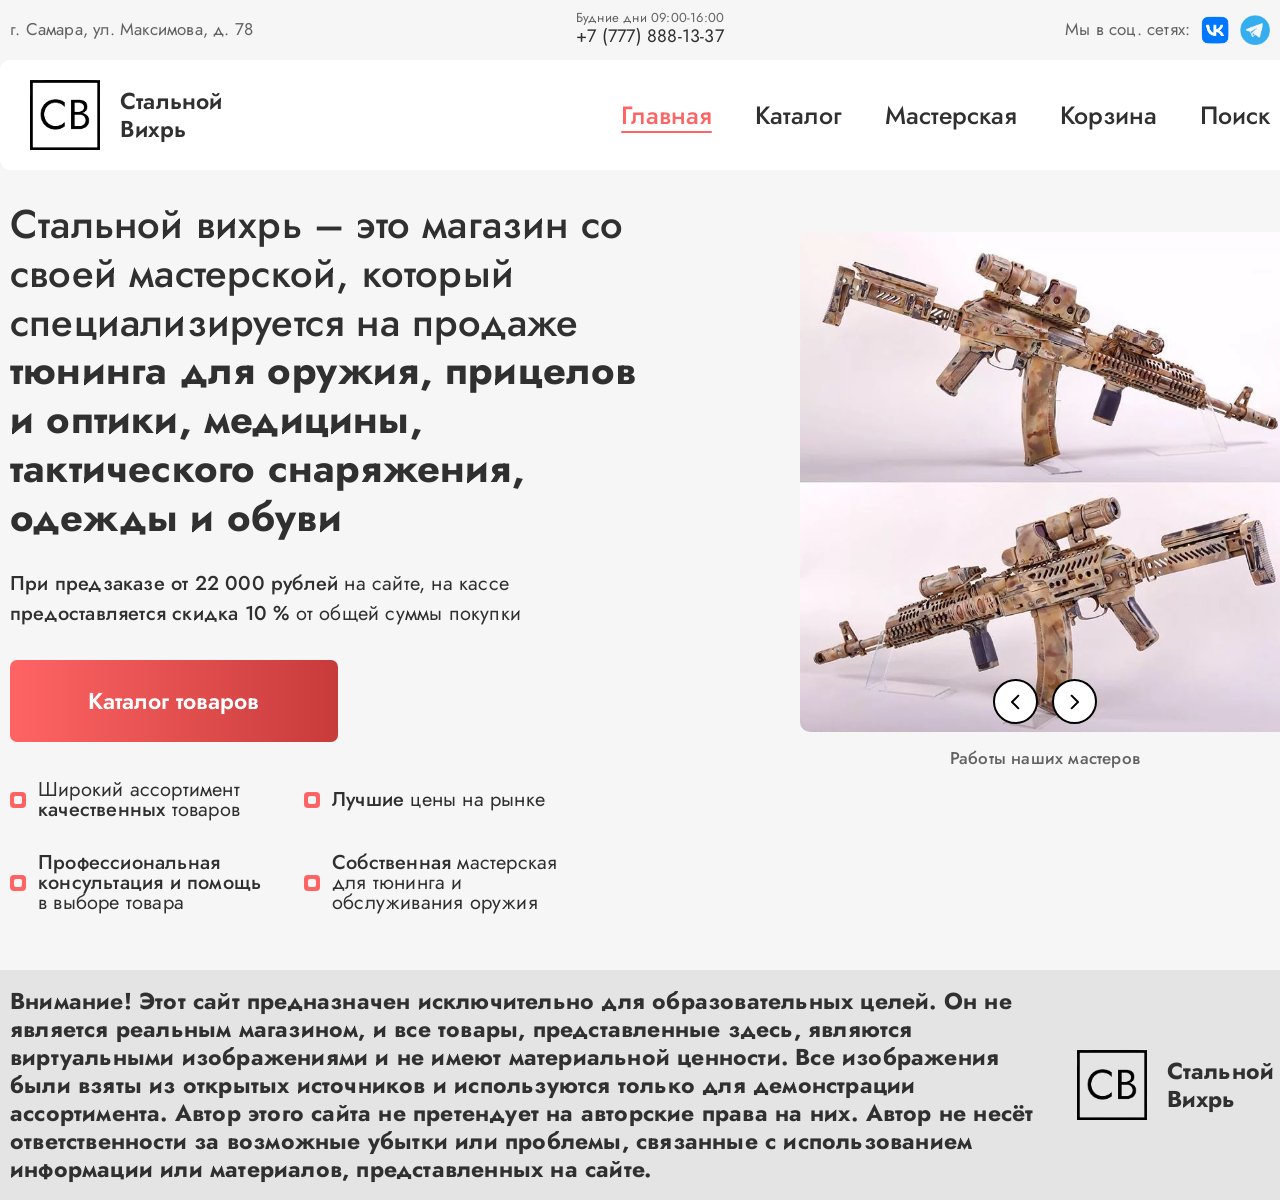
==== index.html @ b760d66e "Add files via upload" ====
<!DOCTYPE html>
<html lang="ru">
<head>
    <meta charset="UTF-8">
    <meta name="viewport" content="width=device-width, initial-scale=1.0">
    <title>Стальной вихрь</title>
    <link rel="stylesheet" href="./css/main.css">
</head>
<body>
    <header>
        <div class="container">
            <div class="header-top">
                <h5 class="header-top__adres">г. Самара, ул. Максимова, д. 78</h5>
                <span class="header-top__contact">
                    <h6 class="header-top__contact__work-info">Будние дни 09:00-16:00</h6>
                    <h4 class="header-top__contact__telephone">+7 (777) 888-13-37</h4>
                </span>
                <div class="header-top__our-social-networks">
                    <h5 class="header-top__our-social-networks__text">Мы в соц. сетях:</h5>
                    <a href="#!"><img class="vk-logo" src="./img/header/header_vk_logo.png" alt="ВК"></a>
                    <a href="#!"><img class="tg-logo" src="./img/header/header_tg_logo.png" alt="ТГ"></a>
                </div>
            </div>
            <div class="header-bottom">
                <nav class="header-bottom__nav">
                    <div class="header-bottom__nav__block">
                        <div class="header-bottom__nav__block__logo">
                            <a href="#!"><img src="./img/header/logo.png"></a>
                            <a href="#!"><h1>Стальной<br>Вихрь</h1></a>
                        </div>
                        <ul class="header-bottom__nav__block__list">
                            <li><a class="active" href="#!">Главная</a></li>
                            <li><a class="inactive" href="#!">Каталог</a></li>
                            <li><a class="inactive" href="#!">Мастерская</a></li>
                            <li><a class="inactive" href="#!">Корзина</a></li>
                            <li><a class="inactive" href="#!">Поиск</a></li>
                        </ul>
                    </div>
                </nav>
            </div>
        </div>
    </header>
    <main>
        <div class="container">
            <section class="description">
                <div class="description__content">
                    <div class="store-description">
                        <h2 class="store-description-title">
                            Стальной вихрь – это магазин со своей мастерской, который специализируется на продаже
                            <span>тюнинга для оружия, прицелов и оптики, медицины, тактического снаряжения, одежды и
                            обуви</span>
                        </h2>
                        <p class="store-description__special-offer">
                            При предзаказе от 22 000 рублей <span>на сайте, на кассе</span> предоставляется скидка 10 %
                            <span>от общей суммы покупки</span>
                        </p>
                        <a href="#!" class="btn"><span class="btn_text">Каталог товаров</span></a>
                        <div class="bullets">
                            <div class="desktop-bullets first-bullet">
                                <p class="first-bullet-text">Широкий ассортимент <span>качественных</span> товаров</p>
                            </div>
                            <div class="desktop-bullets second-bullet">
                                <p class="second-bullet-text"><span>Лучшие</span> цены на рынке</p>
                            </div>
                            <div class="desktop-bullets third-bullet">
                                <p class="third-bullet-text">
                                    <span>Профессиональная консультация и помощь</span> в выборе товара
                                </p>
                            </div>
                            <div class="desktop-bullets fourth-bullet">
                                <p class="fourth-bullet-text">
                                    <span>Собственная</span> мастерская для тюнинга и обслуживания оружия
                                </p>
                            </div>
                        </div>
                    </div>
                </div>
                <div class="description__slider">
                    <div class="slider-objects">
                        <div class="slider-nav">
                            <label for="s1" class="slider-nav-object arrow-left"></label>
                            <label for="s2" class="slider-nav-object arrow-right"></label>
                        </div>
                        <input type="radio" name="s" id="s1">
                        <input type="radio" name="s" id="s2">
                        <div class="object s1">
                            <img src="./img/main/slider/primer1.png" alt="Пример работы наших мастеров №1">
                        </div>
                        <div class="object">
                            <img src="./img/main/slider/primer2.png" alt="Пример работы наших мастеров №2">
                        </div>
                    </div>
                    <h5 class="description__slider-text">Работы наших мастеров</h5>
                </div>
            </section>
        </div>
    </main>
    <footer>
        <div class="container">
            <div class="footer-info">
                <p class="footer-info-text">
                    Внимание! Этот сайт предназначен исключительно для образовательных целей. Он не является реальным
                    магазином, и все товары, представленные здесь, являются виртуальными изображениями и не имеют
                    материальной ценности. Все изображения были взяты из открытых источников и используются только для
                    демонстрации ассортимента. Автор этого сайта не претендует на авторские права на них. Автор не несёт
                    ответственности за возможные убытки или проблемы, связанные с использованием информации или
                    материалов, представленных на сайте.
                </p>
                <div class="footer-info-logo">
                    <img src="./img/header/logo.png" class="logo">
                    <h1 class="logo-text">Стальной<br>Вихрь</h1>
                </div>
            </div>
        </div>
    </footer>
</body>

</html>
---- css/main.css ----
@import "./reset.css";
@import url('https://fonts.googleapis.com/css2?family=Jost:wght@100..900&display=swap');

:root {
    --container-width: 1300px;
    --container-padding: 10px;
    --nav-margin: 20px;
    --nav-padding: 0 30px;
    --nav-border: 2px solid var(--ternary);
    --secondary: rgba(48, 48, 48, 0.75);
    --ternary: #FF6464;
}

body {
    font-family: "Jost", serif;
    background-color: #F6F6F6;
    color: #303030;
    font-weight: 500;
}

body h1, h2, h3, h4, h5, h6, p {
    line-height: 122%;
    letter-spacing: 0.2px;
}

body h4 {
    font-size: 18px;
}

body h5 {
    font-size: 17px;
    color: var(--secondary);
}

body h6 {
    font-size: 13px;
    color: var(--secondary);
}

body a {
    color: inherit;
}

.container {
    width: var(--container-width);
    padding: 0 var(--container-padding) 0;
    margin: 0 auto;
}



/* HEADER */



header {
    position: relative;
    max-width: var(--container-width);
    min-height: 160px;
    padding: var(--container-padding) 0 0;
    margin: 0 auto;
}


/* HEADER top */


.header-top {
    display: flex;
    justify-content: center;
    align-items: center;
    text-align: center;
    font-weight: 400;
    min-height: 38px;
    margin-bottom: 12px;
}

.header-top__adres {
    position: absolute;
    align-items: center;
    white-space: nowrap;
    height: 21px;
    left: 10px;
}

.header-top__contact {
    position: absolute;
    display: inline-block;
    align-items: center;
    white-space: nowrap;
    
}

.header-top__our-social-networks {
    position: absolute;
    display: flex;
    align-items: center;
    white-space: nowrap;
    right: 10px;
}

.header-top__our-social-networks img {
    max-width: 30px;
    max-height: 30px;
}

.header-top__our-social-networks__text {
    margin: 8.5px 0;
}

.vk-logo {
    margin: 5px 10px 3px 10px;
}

.tg-logo {
    margin: 5px 0 3px 0;
}


/* HEADER bottom */


.header-bottom {
    min-height: 110px;
    margin: 0 -10px;
}

/* Nav */

.header-bottom__nav {
    display: flex;
    position: relative;
    column-gap: 80px;
}

.header-bottom__nav__block {
    display: flex;
    align-items: center;
    width: var(--container-width);
    height: 110px;
    border-radius: 10px;
    background-color: #fff;
}

/* Logo */

.header-bottom__nav__block__logo {
    position: absolute;
    display: flex;
    align-items: center;
    font-size: 23px;
    font-weight: 600;
    left: 30px;
}

.header-bottom__nav__block__logo img {
    height: 70px;
    width: 70px;
}

.header-bottom__nav__block__logo h1 {
    margin: 0 var(--nav-margin);
}

/* Menu */

.header-bottom__nav__block__list {
    position: absolute;
    display: flex;
    align-items: center;
    width: auto;
    height: 29px;
    right: 30px;
    font-size: 25px;
    font-weight: 500;
    line-height: 100%;
    column-gap: 43px;
}

.header-bottom__nav__block__list a {
    position: relative;
    max-height: 29px;
}

.header-bottom__nav__block__list a.active {
    color: var(--ternary);
}

.header-bottom__nav__block__list a.active::after,
.header-bottom__nav__block__list a.inactive:hover::after {
    content: "";
    position: absolute;
    display: block;
    left: 0;
    right: 0;
    bottom: 0;
    border-bottom: var(--nav-border);
    border-radius: 50px;
}



/* MAIN */



.description {
    display: flex;
    padding: 30px 0 57px;
}

.description__content {
    max-width: 640px;
    max-height: 782px;
}

.store-description {
    font-size: 40px;
}

.store-description-title span {
    font-weight: 700;
}

.store-description__special-offer {
    max-width: 550px;
    max-height: 60px;
    font-size: 20px;
    font-weight: 500;
    line-height: 150%;
    margin: 27px 0 31px;
}

.store-description__special-offer span {
    font-weight: 400;
}

.btn {
    display: inline-block;
    padding: 24px 78px;
    background: linear-gradient(to left, #C83B3B, #FF6464);
    width: 328px;
    height: 82px;
    border-radius: 7px;
    font-size: 23px;
    font-weight: 600;
    color: #fff;
}

.bullets {
    margin-top: 28px;
}

.desktop-bullets {
    display: flex;
    align-items: center;
    box-sizing: border-box;
    float: left;
    width: 265px;
    height: 60px;
    padding-left: 28px;
    background: url(./../img/main/bullet.svg) 0 center no-repeat;
}

.desktop-bullets p {
    font-size: 20px;
    font-weight: 400;
    line-height: 100%;
}

.desktop-bullets span {
    font-weight: 500;
}

.first-bullet,
.second-bullet {
    margin-bottom: 23px;
}

.first-bullet,
.third-bullet {
    margin-right: 29px;
}

/* Slider */

.description__slider {
    position: relative;
    overflow: hidden;
    max-width: 490px;
    height: 537px;
    margin: 32px 0 0 150px;
}

.slider-objects {
    width: 980px;
    height: 500px;
    display: -webkit-flex;
    display: -moz-flex;
    display: -ms-flex;
    display: -o-flex;
    display: flex;
}

.slider-objects .object {
    width: 50%;
    -webkit-transition: .7s;
    -o-transition: .7s;
    transition: .7s;
}

.slider-objects .object img {
    max-width: 100%;
    height: 500px;
    border-radius: 10px;
}

.slider-objects input {
    position: absolute;
    visibility: hidden;
}

.slider-nav {
    position: absolute;
    bottom: 15px;
    width: 100%;
    display: -webkit-flex;
    display: -moz-flex;
    display: -ms-flex;
    display: -o-flex;
    display: flex;
    justify-content: center;
}

.arrow-left {
    margin: 0 7px 30px 0;
    background: url(./../img/main/slider/arrow_left.svg) center no-repeat #fff;
}

.arrow-right {
    margin: 0 0 30px 7px;
    background: url(./../img/main/slider/arrow_right.svg) center no-repeat #fff;
}

.arrow-left, .arrow-right {
    width: 45px;
    height: 45px;
    border: 2px solid #000;
    border-radius: 50%;
    -webkit-transition: all .5s ease;
    -o-transition: all .5s ease;
    transition: all .5s ease;
}

.slider-nav-object:hover {
    background-color: #eeeeee;
}

#s1:checked ~ .s1 {
    margin-left: 0;
}

#s2:checked ~ .s1 {
    margin-left: -50%;
}

.description__slider-text {
    text-align: center;
    padding-top: 16px;
}



/* FOOTER */



footer {
    display: flex;
    position: relative;
    background-color: rgba(211, 211, 211, 0.5);
    font-size: 23px;
    font-weight: 700;
    height: 230px;
}

.footer-info {
    display: flex;
}

.footer-info-text {
    width: 1060px;
    height: 196px;
    margin: 17px 0;
}

.footer-info-logo {
    display: flex;
}

.footer-info-logo img {
    height: 70px;
    width: 70px;
    margin: 80px 0 80px 27px;
}

.footer-info-logo h1 {
    margin: 87px 0 87px var(--nav-margin);
}
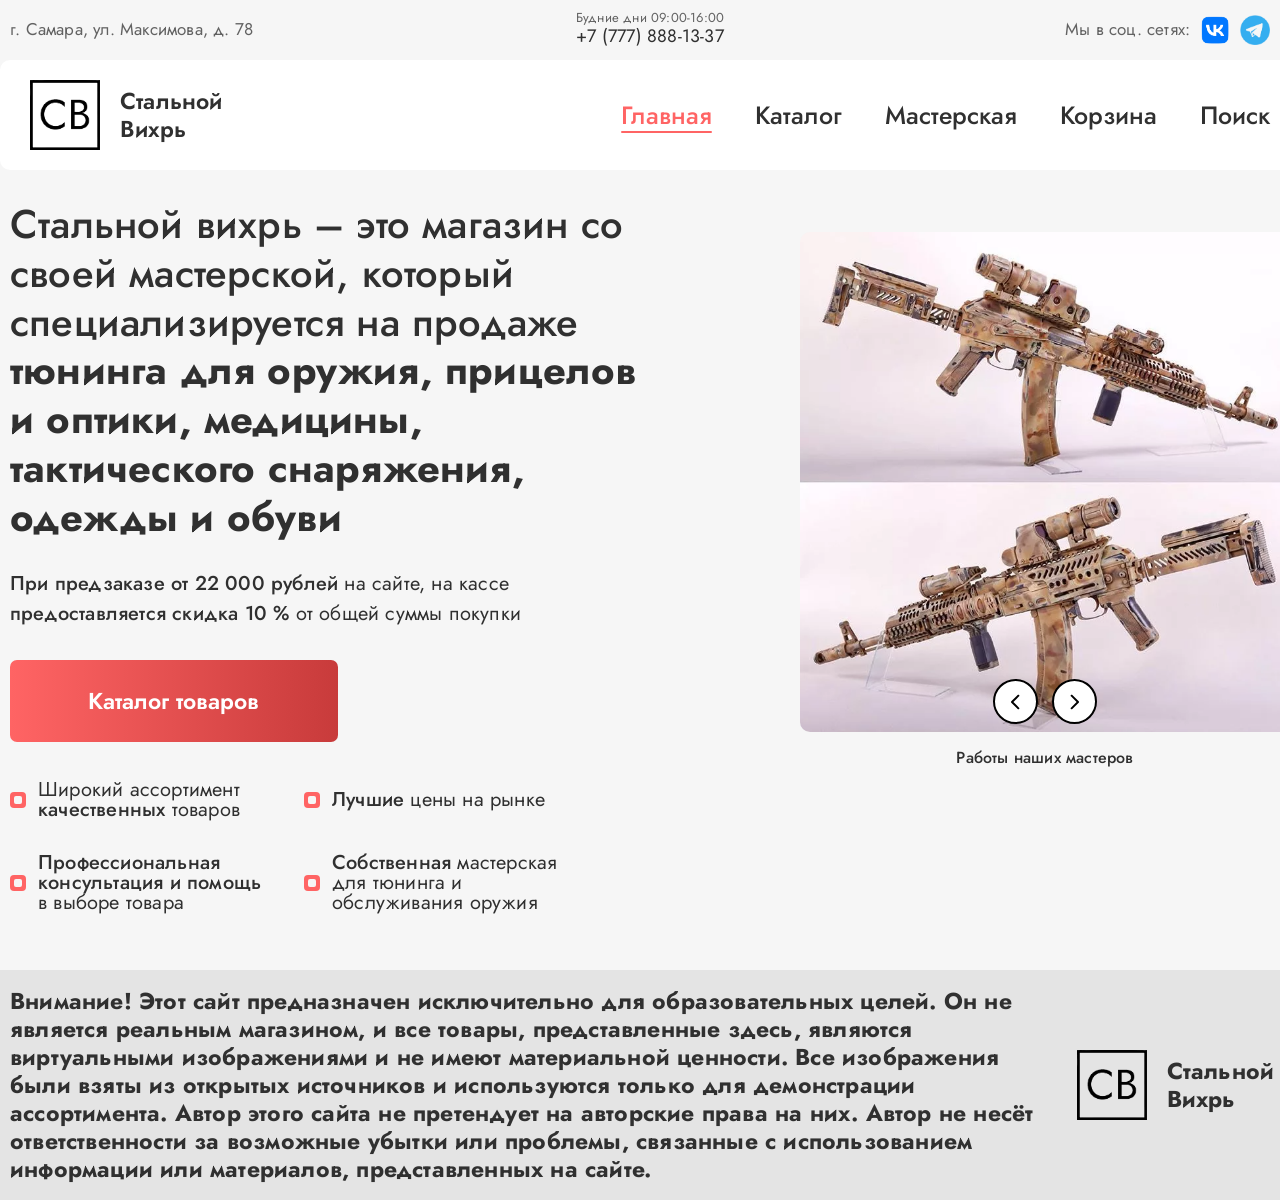
==== commit bdbf87e3: "Add files via upload" ====
--- a/index.html
+++ b/index.html
@@ -10,13 +10,13 @@
     <header>
         <div class="container">
             <div class="header-top">
-                <h5 class="header-top__adres">г. Самара, ул. Максимова, д. 78</h5>
-                <span class="header-top__contact">
-                    <h6 class="header-top__contact__work-info">Будние дни 09:00-16:00</h6>
-                    <h4 class="header-top__contact__telephone">+7 (777) 888-13-37</h4>
+                <p class="header-top__adres">г. Самара, ул. Максимова, д. 78</p>
+                <span class="header-top__contact-info">
+                    <p class="header-top__contact-info__working-hours">Будние дни 09:00-16:00</p>
+                    <p class="header-top__contact-info__telephone">+7 (777) 888-13-37</p>
                 </span>
                 <div class="header-top__our-social-networks">
-                    <h5 class="header-top__our-social-networks__text">Мы в соц. сетях:</h5>
+                    <p class="header-top__our-social-networks__text">Мы в соц. сетях:</p>
                     <a href="#!"><img class="vk-logo" src="./img/header/header_vk_logo.png" alt="ВК"></a>
                     <a href="#!"><img class="tg-logo" src="./img/header/header_tg_logo.png" alt="ТГ"></a>
                 </div>
@@ -44,30 +44,30 @@
         <div class="container">
             <section class="description">
                 <div class="description__content">
-                    <div class="store-description">
-                        <h2 class="store-description-title">
+                    <div class="description__content__store-description">
+                        <h2 class="description__content__store-description__title">
                             Стальной вихрь – это магазин со своей мастерской, который специализируется на продаже
                             <span>тюнинга для оружия, прицелов и оптики, медицины, тактического снаряжения, одежды и
                             обуви</span>
                         </h2>
-                        <p class="store-description__special-offer">
+                        <p class="description__content__store-description__special-offer">
                             При предзаказе от 22 000 рублей <span>на сайте, на кассе</span> предоставляется скидка 10 %
                             <span>от общей суммы покупки</span>
                         </p>
                         <a href="#!" class="btn"><span class="btn_text">Каталог товаров</span></a>
-                        <div class="bullets">
-                            <div class="desktop-bullets first-bullet">
+                        <div class="description__content__store-description__bullets">
+                            <div class="bullet first-bullet">
                                 <p class="first-bullet-text">Широкий ассортимент <span>качественных</span> товаров</p>
                             </div>
-                            <div class="desktop-bullets second-bullet">
+                            <div class="bullet second-bullet">
                                 <p class="second-bullet-text"><span>Лучшие</span> цены на рынке</p>
                             </div>
-                            <div class="desktop-bullets third-bullet">
+                            <div class="bullet third-bullet">
                                 <p class="third-bullet-text">
                                     <span>Профессиональная консультация и помощь</span> в выборе товара
                                 </p>
                             </div>
-                            <div class="desktop-bullets fourth-bullet">
+                            <div class="bullet fourth-bullet">
                                 <p class="fourth-bullet-text">
                                     <span>Собственная</span> мастерская для тюнинга и обслуживания оружия
                                 </p>
@@ -76,21 +76,21 @@
                     </div>
                 </div>
                 <div class="description__slider">
-                    <div class="slider-objects">
-                        <div class="slider-nav">
-                            <label for="s1" class="slider-nav-object arrow-left"></label>
-                            <label for="s2" class="slider-nav-object arrow-right"></label>
+                    <div class="description__slider__slider-objects">
+                        <div class="description__slider__slider-objects__nav">
+                            <label for="s1" class="description__slider__slider-objects__nav__object arrow-left"></label>
+                            <label for="s2" class="description__slider__slider-objects__nav__object arrow-right"></label>
                         </div>
                         <input type="radio" name="s" id="s1">
                         <input type="radio" name="s" id="s2">
-                        <div class="object s1">
+                        <div class="description__slider__slider-objects__img s1">
                             <img src="./img/main/slider/primer1.png" alt="Пример работы наших мастеров №1">
                         </div>
-                        <div class="object">
+                        <div class="description__slider__slider-objects__img">
                             <img src="./img/main/slider/primer2.png" alt="Пример работы наших мастеров №2">
                         </div>
                     </div>
-                    <h5 class="description__slider-text">Работы наших мастеров</h5>
+                    <h5 class="description__slider__text">Работы наших мастеров</h5>
                 </div>
             </section>
         </div>
@@ -98,7 +98,7 @@
     <footer>
         <div class="container">
             <div class="footer-info">
-                <p class="footer-info-text">
+                <p class="footer-info__text">
                     Внимание! Этот сайт предназначен исключительно для образовательных целей. Он не является реальным
                     магазином, и все товары, представленные здесь, являются виртуальными изображениями и не имеют
                     материальной ценности. Все изображения были взяты из открытых источников и используются только для
@@ -106,9 +106,9 @@
                     ответственности за возможные убытки или проблемы, связанные с использованием информации или
                     материалов, представленных на сайте.
                 </p>
-                <div class="footer-info-logo">
-                    <img src="./img/header/logo.png" class="logo">
-                    <h1 class="logo-text">Стальной<br>Вихрь</h1>
+                <div class="footer-info__logo">
+                    <img src="./img/header/logo.png" alt="СВ">
+                    <h1>Стальной<br>Вихрь</h1>
                 </div>
             </div>
         </div>
--- a/css/main.css
+++ b/css/main.css
@@ -1,15 +1,5 @@
 @import "./reset.css";
 @import url('https://fonts.googleapis.com/css2?family=Jost:wght@100..900&display=swap');
-
-:root {
-    --container-width: 1300px;
-    --container-padding: 10px;
-    --nav-margin: 20px;
-    --nav-padding: 0 30px;
-    --nav-border: 2px solid var(--ternary);
-    --secondary: rgba(48, 48, 48, 0.75);
-    --ternary: #FF6464;
-}
 
 body {
     font-family: "Jost", serif;
@@ -23,27 +13,13 @@
     letter-spacing: 0.2px;
 }
 
-body h4 {
-    font-size: 18px;
-}
-
-body h5 {
-    font-size: 17px;
-    color: var(--secondary);
-}
-
-body h6 {
-    font-size: 13px;
-    color: var(--secondary);
-}
-
 body a {
     color: inherit;
 }
 
 .container {
-    width: var(--container-width);
-    padding: 0 var(--container-padding) 0;
+    width: 1300px;
+    padding: 0 10px 0;
     margin: 0 auto;
 }
 
@@ -55,9 +31,9 @@
 
 header {
     position: relative;
-    max-width: var(--container-width);
+    max-width: 1300px;
     min-height: 160px;
-    padding: var(--container-padding) 0 0;
+    padding: 10px 0 0;
     margin: 0 auto;
 }
 
@@ -80,15 +56,25 @@
     align-items: center;
     white-space: nowrap;
     height: 21px;
+    font-size: 17px;
+    color: rgba(48, 48, 48, 0.75);
     left: 10px;
 }
 
-.header-top__contact {
+.header-top__contact-info {
     position: absolute;
     display: inline-block;
     align-items: center;
     white-space: nowrap;
-    
+}
+
+.header-top__contact-info__working-hours {
+    font-size: 13px;
+    color: rgba(48, 48, 48, 0.75);
+}
+
+.header-top__contact-info__telephone {
+    font-size: 18px;
 }
 
 .header-top__our-social-networks {
@@ -105,6 +91,8 @@
 }
 
 .header-top__our-social-networks__text {
+    font-size: 17px;
+    color: rgba(48, 48, 48, 0.75);
     margin: 8.5px 0;
 }
 
@@ -136,7 +124,7 @@
 .header-bottom__nav__block {
     display: flex;
     align-items: center;
-    width: var(--container-width);
+    width: 1300px;
     height: 110px;
     border-radius: 10px;
     background-color: #fff;
@@ -159,7 +147,7 @@
 }
 
 .header-bottom__nav__block__logo h1 {
-    margin: 0 var(--nav-margin);
+    margin: 0 20px;
 }
 
 /* Menu */
@@ -183,7 +171,7 @@
 }
 
 .header-bottom__nav__block__list a.active {
-    color: var(--ternary);
+    color: #FF6464;
 }
 
 .header-bottom__nav__block__list a.active::after,
@@ -194,7 +182,7 @@
     left: 0;
     right: 0;
     bottom: 0;
-    border-bottom: var(--nav-border);
+    border-bottom: 2px solid #FF6464;
     border-radius: 50px;
 }
 
@@ -214,15 +202,15 @@
     max-height: 782px;
 }
 
-.store-description {
+.description__content__store-description {
     font-size: 40px;
 }
 
-.store-description-title span {
+.description__content__store-description__title span {
     font-weight: 700;
 }
 
-.store-description__special-offer {
+.description__content__store-description__special-offer {
     max-width: 550px;
     max-height: 60px;
     font-size: 20px;
@@ -231,7 +219,7 @@
     margin: 27px 0 31px;
 }
 
-.store-description__special-offer span {
+.description__content__store-description__special-offer span {
     font-weight: 400;
 }
 
@@ -247,11 +235,11 @@
     color: #fff;
 }
 
-.bullets {
+.description__content__store-description__bullets {
     margin-top: 28px;
 }
 
-.desktop-bullets {
+.bullet {
     display: flex;
     align-items: center;
     box-sizing: border-box;
@@ -262,13 +250,13 @@
     background: url(./../img/main/bullet.svg) 0 center no-repeat;
 }
 
-.desktop-bullets p {
+.bullet p {
     font-size: 20px;
     font-weight: 400;
     line-height: 100%;
 }
 
-.desktop-bullets span {
+.bullet span {
     font-weight: 500;
 }
 
@@ -292,7 +280,7 @@
     margin: 32px 0 0 150px;
 }
 
-.slider-objects {
+.description__slider__slider-objects {
     width: 980px;
     height: 500px;
     display: -webkit-flex;
@@ -302,25 +290,25 @@
     display: flex;
 }
 
-.slider-objects .object {
+.description__slider__slider-objects .description__slider__slider-objects__img {
     width: 50%;
     -webkit-transition: .7s;
     -o-transition: .7s;
     transition: .7s;
 }
 
-.slider-objects .object img {
+.description__slider__slider-objects .description__slider__slider-objects__img img {
     max-width: 100%;
     height: 500px;
     border-radius: 10px;
 }
 
-.slider-objects input {
+.description__slider__slider-objects input {
     position: absolute;
     visibility: hidden;
 }
 
-.slider-nav {
+.description__slider__slider-objects__nav {
     position: absolute;
     bottom: 15px;
     width: 100%;
@@ -352,7 +340,7 @@
     transition: all .5s ease;
 }
 
-.slider-nav-object:hover {
+.description__slider__slider-objects__nav__object:hover {
     background-color: #eeeeee;
 }
 
@@ -364,7 +352,7 @@
     margin-left: -50%;
 }
 
-.description__slider-text {
+.description__slider__text {
     text-align: center;
     padding-top: 16px;
 }
@@ -381,6 +369,7 @@
     background-color: rgba(211, 211, 211, 0.5);
     font-size: 23px;
     font-weight: 700;
+    width: 100%;
     height: 230px;
 }
 
@@ -388,22 +377,22 @@
     display: flex;
 }
 
-.footer-info-text {
+.footer-info__text {
     width: 1060px;
     height: 196px;
     margin: 17px 0;
 }
 
-.footer-info-logo {
-    display: flex;
-}
-
-.footer-info-logo img {
+.footer-info__logo {
+    display: flex;
+}
+
+.footer-info__logo img {
     height: 70px;
     width: 70px;
     margin: 80px 0 80px 27px;
 }
 
-.footer-info-logo h1 {
-    margin: 87px 0 87px var(--nav-margin);
+.footer-info__logo h1 {
+    margin: 87px 0 87px 20px;
 }
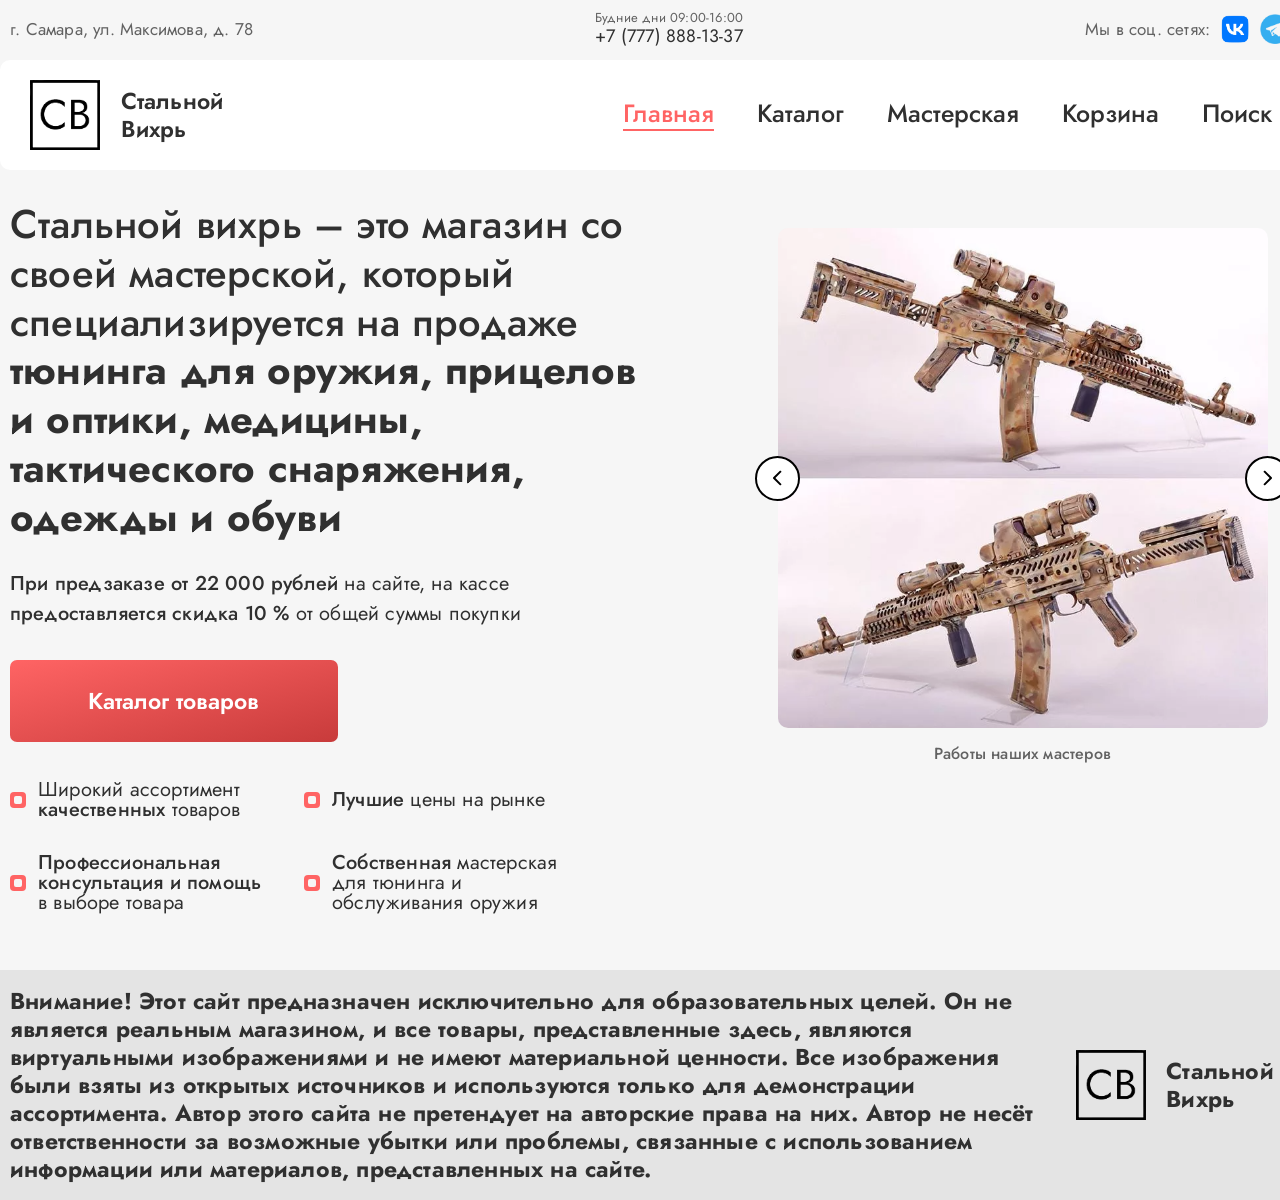
==== commit 2df857bb: "Add files via upload" ====
--- a/index.html
+++ b/index.html
@@ -8,7 +8,7 @@
 </head>
 <body>
     <header>
-        <div class="container">
+        <div class="container-main">
             <div class="header-top">
                 <p class="header-top__adres">г. Самара, ул. Максимова, д. 78</p>
                 <span class="header-top__contact-info">
@@ -41,15 +41,15 @@
         </div>
     </header>
     <main>
-        <div class="container">
+        <div class="container-main">
             <section class="description">
                 <div class="description__content">
                     <div class="description__content__store-description">
-                        <h2 class="description__content__store-description__title">
+                        <p class="description__content__store-description__title">
                             Стальной вихрь – это магазин со своей мастерской, который специализируется на продаже
                             <span>тюнинга для оружия, прицелов и оптики, медицины, тактического снаряжения, одежды и
                             обуви</span>
-                        </h2>
+                        </p>
                         <p class="description__content__store-description__special-offer">
                             При предзаказе от 22 000 рублей <span>на сайте, на кассе</span> предоставляется скидка 10 %
                             <span>от общей суммы покупки</span>
@@ -81,22 +81,24 @@
                             <label for="s1" class="description__slider__slider-objects__nav__object arrow-left"></label>
                             <label for="s2" class="description__slider__slider-objects__nav__object arrow-right"></label>
                         </div>
-                        <input type="radio" name="s" id="s1">
-                        <input type="radio" name="s" id="s2">
-                        <div class="description__slider__slider-objects__img s1">
-                            <img src="./img/main/slider/primer1.png" alt="Пример работы наших мастеров №1">
-                        </div>
-                        <div class="description__slider__slider-objects__img">
-                            <img src="./img/main/slider/primer2.png" alt="Пример работы наших мастеров №2">
+                        <div class="description__slider__slider-objects__main-objects">
+                            <input type="radio" name="s" id="s1">
+                            <input type="radio" name="s" id="s2">
+                            <div class="description__slider__slider-objects__main-objects__img s1">
+                                <img src="./img/main/slider/primer1.png" alt="Пример работы наших мастеров №1">
+                            </div>
+                            <div class="description__slider__slider-objects__main-objects__img">
+                                <img src="./img/main/slider/primer2.png" alt="Пример работы наших мастеров №2">
+                            </div>
                         </div>
                     </div>
-                    <h5 class="description__slider__text">Работы наших мастеров</h5>
+                    <p class="description__slider__text">Работы наших мастеров</p>
                 </div>
             </section>
         </div>
     </main>
     <footer>
-        <div class="container">
+        <div class="container-main">
             <div class="footer-info">
                 <p class="footer-info__text">
                     Внимание! Этот сайт предназначен исключительно для образовательных целей. Он не является реальным
--- a/css/main.css
+++ b/css/main.css
@@ -17,7 +17,7 @@
     color: inherit;
 }
 
-.container {
+.container-main {
     width: 1300px;
     padding: 0 10px 0;
     margin: 0 auto;
@@ -31,7 +31,6 @@
 
 header {
     position: relative;
-    max-width: 1300px;
     min-height: 160px;
     padding: 10px 0 0;
     margin: 0 auto;
@@ -43,46 +42,35 @@
 
 .header-top {
     display: flex;
-    justify-content: center;
+    justify-content: space-between;
     align-items: center;
     text-align: center;
+    color: rgba(48, 48, 48, 0.75);
+    font-size: 17px;
     font-weight: 400;
-    min-height: 38px;
+    height: 38px;
     margin-bottom: 12px;
 }
 
 .header-top__adres {
-    position: absolute;
-    align-items: center;
-    white-space: nowrap;
     height: 21px;
-    font-size: 17px;
-    color: rgba(48, 48, 48, 0.75);
-    left: 10px;
-}
-
-.header-top__contact-info {
-    position: absolute;
-    display: inline-block;
-    align-items: center;
-    white-space: nowrap;
 }
 
 .header-top__contact-info__working-hours {
     font-size: 13px;
-    color: rgba(48, 48, 48, 0.75);
 }
 
 .header-top__contact-info__telephone {
+    color: #303030;
     font-size: 18px;
 }
 
 .header-top__our-social-networks {
-    position: absolute;
-    display: flex;
-    align-items: center;
-    white-space: nowrap;
-    right: 10px;
+    display: flex;
+    justify-content: space-between;
+    align-items: center;
+    width: 205px;
+    height: 30px;
 }
 
 .header-top__our-social-networks img {
@@ -90,40 +78,24 @@
     max-height: 30px;
 }
 
-.header-top__our-social-networks__text {
-    font-size: 17px;
-    color: rgba(48, 48, 48, 0.75);
-    margin: 8.5px 0;
-}
-
-.vk-logo {
-    margin: 5px 10px 3px 10px;
-}
-
-.tg-logo {
-    margin: 5px 0 3px 0;
-}
-
 
 /* HEADER bottom */
 
 
 .header-bottom {
+    display: flex;
+    align-items: center;
     min-height: 110px;
     margin: 0 -10px;
 }
 
 /* Nav */
 
-.header-bottom__nav {
-    display: flex;
-    position: relative;
-    column-gap: 80px;
-}
-
 .header-bottom__nav__block {
     display: flex;
-    align-items: center;
+    justify-content: space-between;
+    align-items: center;
+    padding: 0 30px;
     width: 1300px;
     height: 110px;
     border-radius: 10px;
@@ -133,32 +105,26 @@
 /* Logo */
 
 .header-bottom__nav__block__logo {
-    position: absolute;
-    display: flex;
-    align-items: center;
+    display: flex;
+    justify-content: space-between;
+    align-items: center;
+    width: 193.25px;
+    height: 70px;
     font-size: 23px;
     font-weight: 600;
-    left: 30px;
 }
 
 .header-bottom__nav__block__logo img {
+    width: 70px;
     height: 70px;
-    width: 70px;
-}
-
-.header-bottom__nav__block__logo h1 {
-    margin: 0 20px;
 }
 
 /* Menu */
 
 .header-bottom__nav__block__list {
-    position: absolute;
-    display: flex;
-    align-items: center;
-    width: auto;
+    display: flex;
+    width: 647px;
     height: 29px;
-    right: 30px;
     font-size: 25px;
     font-weight: 500;
     line-height: 100%;
@@ -178,12 +144,10 @@
 .header-bottom__nav__block__list a.inactive:hover::after {
     content: "";
     position: absolute;
-    display: block;
     left: 0;
     right: 0;
     bottom: 0;
     border-bottom: 2px solid #FF6464;
-    border-radius: 50px;
 }
 
 
@@ -194,12 +158,13 @@
 
 .description {
     display: flex;
+    justify-content: space-between;
     padding: 30px 0 57px;
 }
 
 .description__content {
-    max-width: 640px;
-    max-height: 782px;
+    width: 640px;
+    height: 713px;
 }
 
 .description__content__store-description {
@@ -211,10 +176,9 @@
 }
 
 .description__content__store-description__special-offer {
-    max-width: 550px;
-    max-height: 60px;
+    width: 550px;
+    height: 60px;
     font-size: 20px;
-    font-weight: 500;
     line-height: 150%;
     margin: 27px 0 31px;
 }
@@ -226,7 +190,7 @@
 .btn {
     display: inline-block;
     padding: 24px 78px;
-    background: linear-gradient(to left, #C83B3B, #FF6464);
+    background: linear-gradient(to left top, #C83B3B, #FF6464);
     width: 328px;
     height: 82px;
     border-radius: 7px;
@@ -242,7 +206,6 @@
 .bullet {
     display: flex;
     align-items: center;
-    box-sizing: border-box;
     float: left;
     width: 265px;
     height: 60px;
@@ -275,58 +238,49 @@
 .description__slider {
     position: relative;
     overflow: hidden;
+    width: 535px;
+    height: 537px;
+    margin-top: 28px;
+}
+
+.description__slider__slider-objects__main-objects {
+    display: flex;
+    width: 1100px;
+    height: 500px;
+}
+
+.description__slider__slider-objects__main-objects__img {
+    width: 50%;
+    -webkit-transition: .9s;
+    -o-transition: .9s;
+    transition: .9s;
+}
+
+.description__slider__slider-objects__main-objects__img img {
     max-width: 490px;
-    height: 537px;
-    margin: 32px 0 0 150px;
-}
-
-.description__slider__slider-objects {
-    width: 980px;
-    height: 500px;
-    display: -webkit-flex;
-    display: -moz-flex;
-    display: -ms-flex;
-    display: -o-flex;
-    display: flex;
-}
-
-.description__slider__slider-objects .description__slider__slider-objects__img {
-    width: 50%;
-    -webkit-transition: .7s;
-    -o-transition: .7s;
-    transition: .7s;
-}
-
-.description__slider__slider-objects .description__slider__slider-objects__img img {
-    max-width: 100%;
     height: 500px;
     border-radius: 10px;
-}
-
-.description__slider__slider-objects input {
+    margin-left: 23px;
+}
+
+.description__slider__slider-objects__main-objects input {
     position: absolute;
     visibility: hidden;
 }
 
 .description__slider__slider-objects__nav {
     position: absolute;
-    bottom: 15px;
     width: 100%;
-    display: -webkit-flex;
-    display: -moz-flex;
-    display: -ms-flex;
-    display: -o-flex;
-    display: flex;
-    justify-content: center;
+    display: flex;
+    justify-content: space-between;
+    margin: 227.5px 0;
 }
 
 .arrow-left {
-    margin: 0 7px 30px 0;
     background: url(./../img/main/slider/arrow_left.svg) center no-repeat #fff;
 }
 
 .arrow-right {
-    margin: 0 0 30px 7px;
     background: url(./../img/main/slider/arrow_right.svg) center no-repeat #fff;
 }
 
@@ -354,6 +308,7 @@
 
 .description__slider__text {
     text-align: center;
+    color: rgba(48, 48, 48, 0.75);
     padding-top: 16px;
 }
 
@@ -367,10 +322,10 @@
     display: flex;
     position: relative;
     background-color: rgba(211, 211, 211, 0.5);
+    background-attachment: fixed;
     font-size: 23px;
     font-weight: 700;
-    width: 100%;
-    height: 230px;
+    min-height: 230px;
 }
 
 .footer-info {
@@ -385,14 +340,14 @@
 
 .footer-info__logo {
     display: flex;
+    margin: 80px 0 80px 27px;
 }
 
 .footer-info__logo img {
     height: 70px;
     width: 70px;
-    margin: 80px 0 80px 27px;
 }
 
 .footer-info__logo h1 {
-    margin: 87px 0 87px 20px;
-}+    margin: 7px 0 7px 20px;
+}
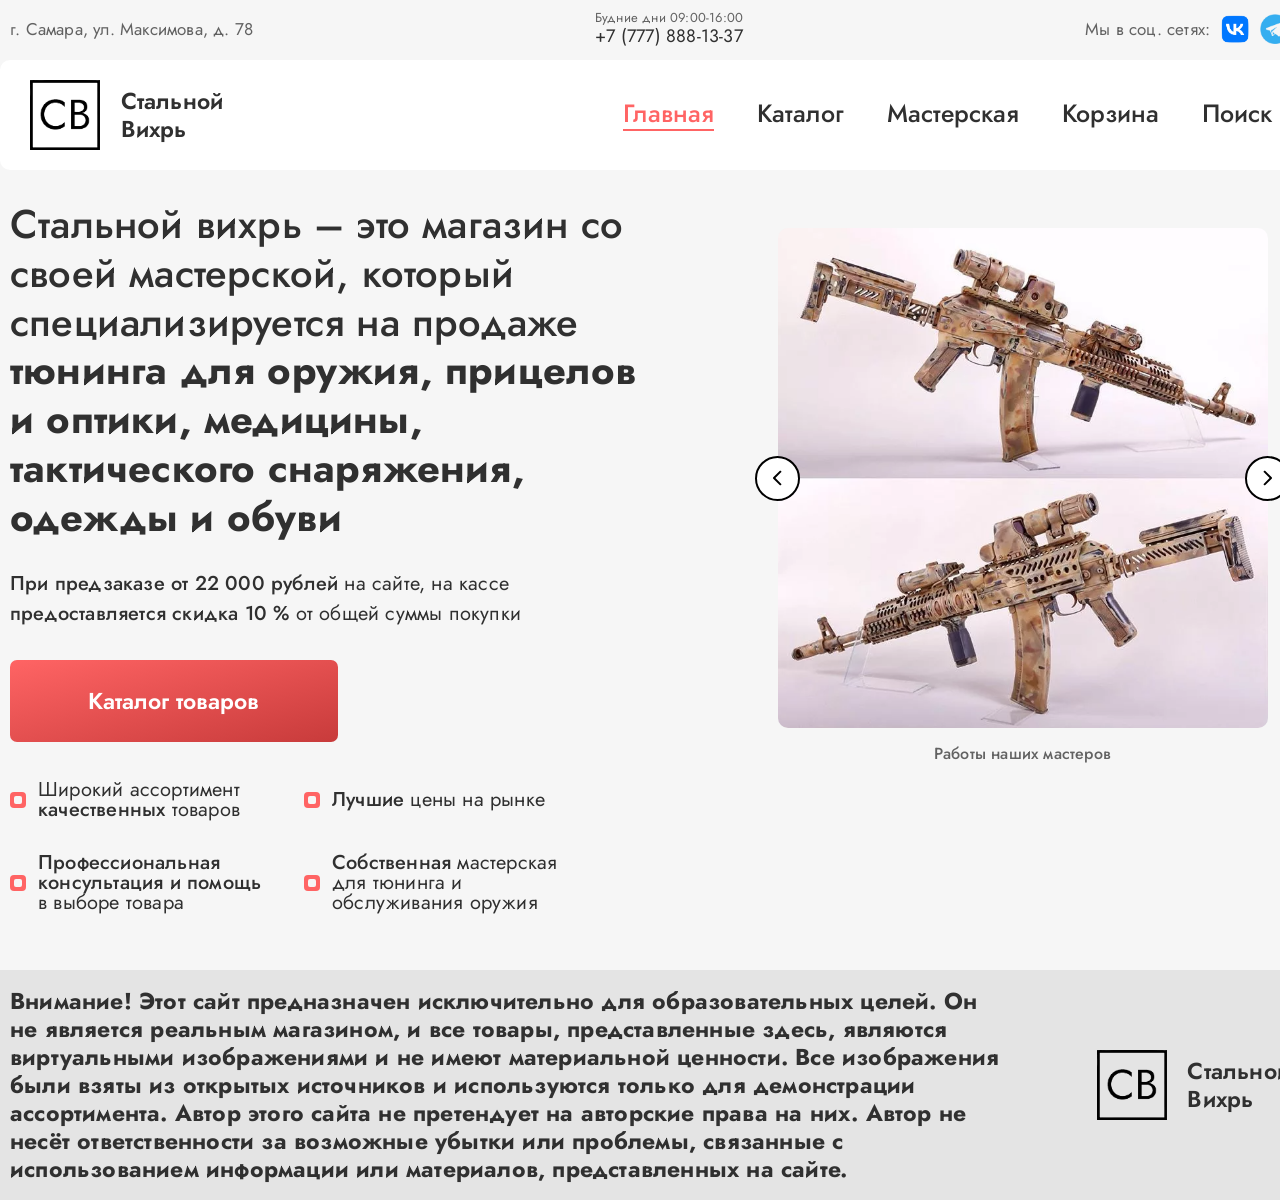
==== commit 91ad448f: "Add files via upload" ====
--- a/index.html
+++ b/index.html
@@ -26,7 +26,7 @@
                     <div class="header-bottom__nav__block">
                         <div class="header-bottom__nav__block__logo">
                             <a href="#!"><img src="./img/header/logo.png"></a>
-                            <a href="#!"><h1>Стальной<br>Вихрь</h1></a>
+                            <a href="#!"><h2>Стальной<br>Вихрь</h2></a>
                         </div>
                         <ul class="header-bottom__nav__block__list">
                             <li><a class="active" href="#!">Главная</a></li>
@@ -98,19 +98,21 @@
         </div>
     </main>
     <footer>
-        <div class="container-main">
-            <div class="footer-info">
-                <p class="footer-info__text">
-                    Внимание! Этот сайт предназначен исключительно для образовательных целей. Он не является реальным
-                    магазином, и все товары, представленные здесь, являются виртуальными изображениями и не имеют
-                    материальной ценности. Все изображения были взяты из открытых источников и используются только для
-                    демонстрации ассортимента. Автор этого сайта не претендует на авторские права на них. Автор не несёт
-                    ответственности за возможные убытки или проблемы, связанные с использованием информации или
-                    материалов, представленных на сайте.
-                </p>
-                <div class="footer-info__logo">
-                    <img src="./img/header/logo.png" alt="СВ">
-                    <h1>Стальной<br>Вихрь</h1>
+        <div class="container-footer">
+            <div class="container-main">
+                <div class="footer-info">
+                    <p class="footer-info__text">
+                        Внимание! Этот сайт предназначен исключительно для образовательных целей. Он не является реальным
+                        магазином, и все товары, представленные здесь, являются виртуальными изображениями и не имеют
+                        материальной ценности. Все изображения были взяты из открытых источников и используются только для
+                        демонстрации ассортимента. Автор этого сайта не претендует на авторские права на них. Автор не несёт
+                        ответственности за возможные убытки или проблемы, связанные с использованием информации или
+                        материалов, представленных на сайте.
+                    </p>
+                    <div class="footer-info__logo">
+                        <img src="./img/header/logo.png" alt="СВ">
+                        <h2>Стальной<br>Вихрь</h2>
+                    </div>
                 </div>
             </div>
         </div>
--- a/css/main.css
+++ b/css/main.css
@@ -11,6 +11,11 @@
 body h1, h2, h3, h4, h5, h6, p {
     line-height: 122%;
     letter-spacing: 0.2px;
+}
+
+body h2 {
+    font-size: 23px;
+    font-weight: 600;
 }
 
 body a {
@@ -110,8 +115,6 @@
     align-items: center;
     width: 193.25px;
     height: 70px;
-    font-size: 23px;
-    font-weight: 600;
 }
 
 .header-bottom__nav__block__logo img {
@@ -319,35 +322,36 @@
 
 
 footer {
-    display: flex;
-    position: relative;
-    background-color: rgba(211, 211, 211, 0.5);
-    background-attachment: fixed;
     font-size: 23px;
     font-weight: 700;
-    min-height: 230px;
+}
+
+.container-footer {
+    min-width: 1300px;
+    background-color: rgba(211, 211, 211, 0.5);
 }
 
 .footer-info {
     display: flex;
+    justify-content: space-between;
+    align-items: center;
+    height: 230px;
 }
 
 .footer-info__text {
-    width: 1060px;
+    width: 1000px;
     height: 196px;
-    margin: 17px 0;
 }
 
 .footer-info__logo {
     display: flex;
-    margin: 80px 0 80px 27px;
+    justify-content: space-between;
+    align-items: center;
+    width: 193.25px;
+    height: 70px;
 }
 
 .footer-info__logo img {
     height: 70px;
     width: 70px;
 }
-
-.footer-info__logo h1 {
-    margin: 7px 0 7px 20px;
-}
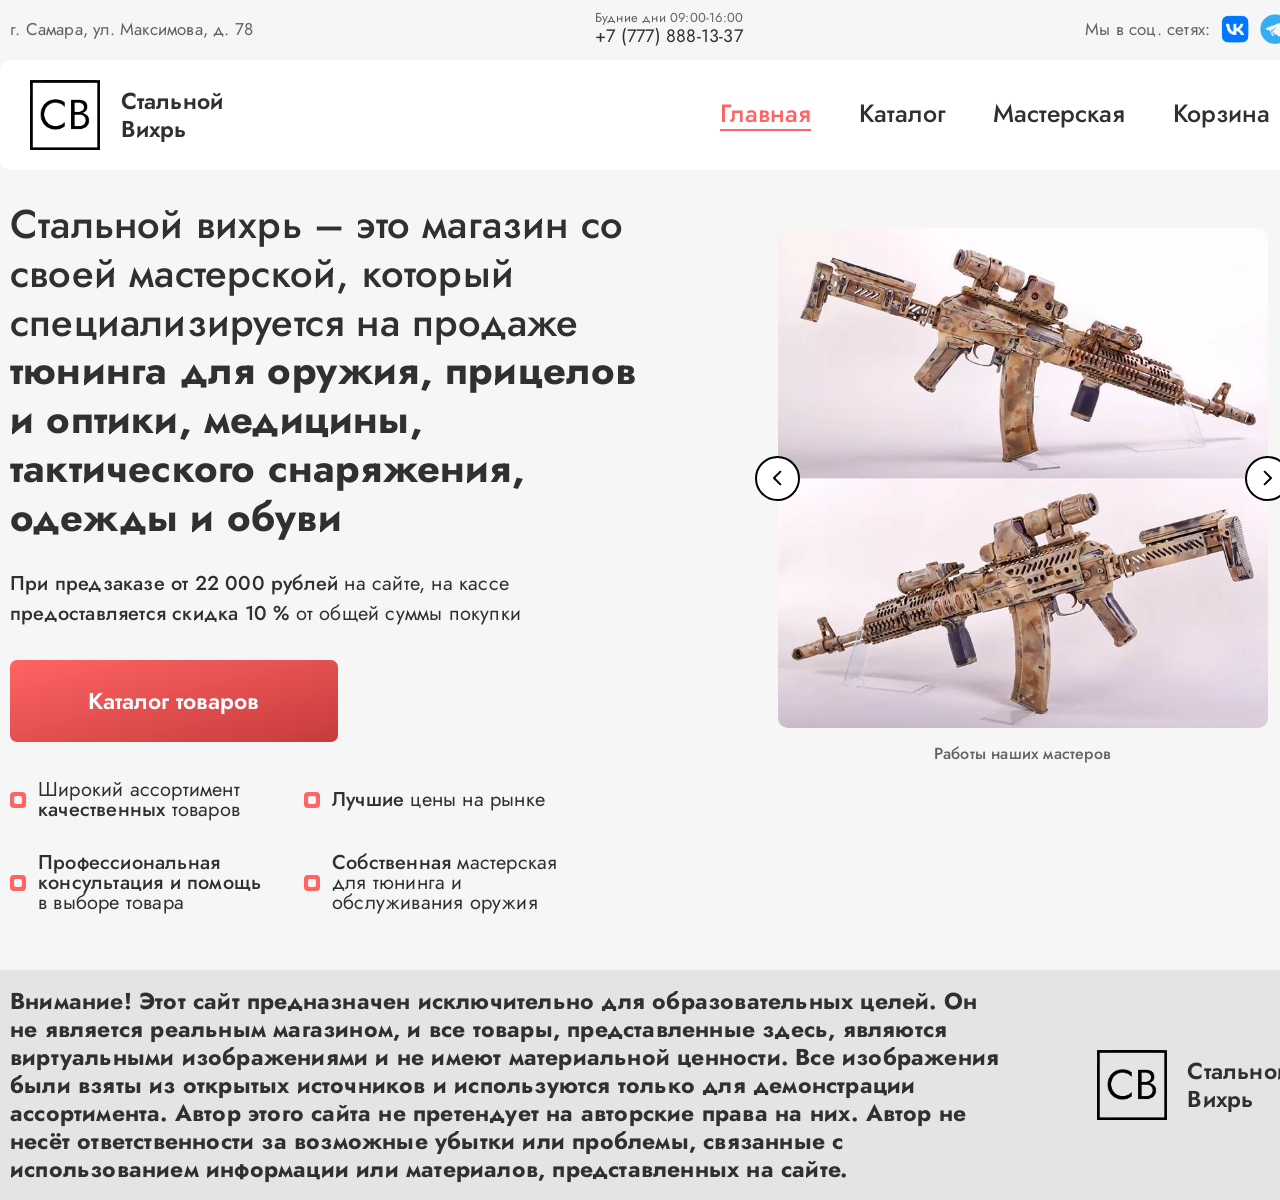
==== commit ebcd87a9: "Add files via upload" ====
--- a/index.html
+++ b/index.html
@@ -25,15 +25,15 @@
                 <nav class="header-bottom__nav">
                     <div class="header-bottom__nav__block">
                         <div class="header-bottom__nav__block__logo">
-                            <a href="#!"><img src="./img/header/logo.png"></a>
-                            <a href="#!"><h2>Стальной<br>Вихрь</h2></a>
+                            <a href="./index.html"><img src="./img/header/logo.png"></a>
+                            <a href="./index.html"><h2>Стальной<br>Вихрь</h2></a>
                         </div>
                         <ul class="header-bottom__nav__block__list">
-                            <li><a class="active" href="#!">Главная</a></li>
-                            <li><a class="inactive" href="#!">Каталог</a></li>
-                            <li><a class="inactive" href="#!">Мастерская</a></li>
-                            <li><a class="inactive" href="#!">Корзина</a></li>
-                            <li><a class="inactive" href="#!">Поиск</a></li>
+                            <li><a class="active">Главная</a></li>
+                            <li><a class="inactive" href="./pages/catalog.html">Каталог</a></li>
+                            <li><a class="inactive" href="./pages/workshop.html">Мастерская</a></li>
+                            <li><a class="inactive" href="./pages/basket.html">Корзина</a></li>
+                            <!-- <li><a class="inactive" href="#!">Поиск</a></li> -->
                         </ul>
                     </div>
                 </nav>
@@ -54,7 +54,7 @@
                             При предзаказе от 22 000 рублей <span>на сайте, на кассе</span> предоставляется скидка 10 %
                             <span>от общей суммы покупки</span>
                         </p>
-                        <a href="#!" class="btn"><span class="btn_text">Каталог товаров</span></a>
+                        <a href="./pages/catalog.html" class="btn"><span class="btn_text">Каталог товаров</span></a>
                         <div class="description__content__store-description__bullets">
                             <div class="bullet first-bullet">
                                 <p class="first-bullet-text">Широкий ассортимент <span>качественных</span> товаров</p>
@@ -117,6 +117,13 @@
             </div>
         </div>
     </footer>
+    <!-- <div class="popup-search">
+        <div class="popup-search__body">
+            <div class="popup-poisk">Poisk po saytu</div>
+            <div class="popup-tovar">Nazvanie tovara (sslylka)</div>
+        </div>
+    </div> -->
+    <script src="./js/main.js"></script>
 </body>
 
 </html>
--- a/css/main.css
+++ b/css/main.css
@@ -28,6 +28,10 @@
     margin: 0 auto;
 }
 
+main {
+    min-height: 800px;
+}
+
 
 
 /* HEADER */
@@ -126,12 +130,12 @@
 
 .header-bottom__nav__block__list {
     display: flex;
-    width: 647px;
+    justify-content: space-between;
+    width: 550px;
     height: 29px;
     font-size: 25px;
     font-weight: 500;
     line-height: 100%;
-    column-gap: 43px;
 }
 
 .header-bottom__nav__block__list a {
@@ -141,6 +145,7 @@
 
 .header-bottom__nav__block__list a.active {
     color: #FF6464;
+    cursor: default;
 }
 
 .header-bottom__nav__block__list a.active::after,
@@ -151,6 +156,10 @@
     right: 0;
     bottom: 0;
     border-bottom: 2px solid #FF6464;
+}
+
+.nav_search {
+    cursor: pointer;
 }
 
 
@@ -315,6 +324,357 @@
     padding-top: 16px;
 }
 
+/* Workshop page */
+
+.workshop-description {
+    display: flex;
+    justify-content: space-between;
+    padding: 30px 0 176px;
+}
+
+.workshop-description__content {
+    width: 640px;
+    height: 589px;
+    font-size: 25px;
+    font-weight: 400;
+}
+
+.workshop-description__right img {
+    width: 556px;
+    height: 373px;
+    border-radius: 10px;
+}
+
+/* Catalog page */
+
+.container-catalog {
+    width: 1300px;
+    padding: 16px 10px 0;
+    margin: 0 auto;
+    font-weight: 400;
+    font-size: 15px;
+}
+
+.container-catalog_nav span {
+    color: rgba(48, 48, 48, 0.75);
+}
+
+.znachki-tovarov {
+    height: 768px;
+    margin: 0 auto;
+    padding: 16px 0 0;
+    display: flex;
+    justify-content: space-around;
+    flex-wrap: wrap;
+}
+
+.znachki-tovarov a {
+    width: 326px;
+    height: 326px;
+}
+
+.znachok {
+    width: 326px;
+    height: 326px;
+    background-color: #fff;
+    border-radius: 15px;
+    font-weight: 500;
+    font-size: 20px;
+    display: flex;
+    flex-direction: column;
+    justify-content: space-evenly;
+    align-items: center;
+}
+
+.fotka-znacka {
+    width: 200px;
+    height: 200px;
+}
+
+.znachki-tovarov-tuning {
+    height: 1144px;
+    margin: 0 auto;
+    padding: 16px 0 0;
+    display: flex;
+    justify-content: space-around;
+    flex-wrap: wrap;
+}
+
+.znachki-tovarov-tuning a {
+    width: 326px;
+    height: 326px;
+}
+
+.dtk-catalog {
+    height: 100%;
+    padding: 20px 0 120px;
+    overflow: hidden;
+}
+
+.dtk-description {
+    font-size: 27px;
+    font-weight: 600;
+}
+
+.dtk-catalog__objects {
+    height: auto;
+    padding: 33px 0 0;
+    display: flex;
+    justify-content: space-between;
+}
+
+.dtk-catalog__objects_nav {
+    width: 220px;
+    height: 100%;
+    border-radius: 15px;
+    background-color: #fff;
+    font-size: 15px;
+    font-weight: 500;
+}
+
+.dtk-catalog__objects_nav label{
+    width: 140px;
+    height: 50px;
+    display: flex;
+    align-items: center;
+}
+
+.fghjk {
+    display: none;
+}
+
+.dtk-catalog__objects_nav article{
+    overflow: hidden;
+    height: 0px;
+}
+.dtk-catalog__objects_nav input:checked ~ article{
+    height: 100%;
+}
+
+.dtk-catalog__objects_nav article p {
+    height: 30px;
+    display: flex;
+    align-items: center;
+    font-weight: 400;
+}
+
+.obezyanik {
+    display: flex;
+    align-items: center;
+    justify-content: space-evenly;
+}
+
+.parametr {
+    display: flex;
+    align-items: center;
+    background: url(./../img/catalog/Arrow.svg) 0 center no-repeat;
+    width: 8px;
+    height: 5px;
+}
+
+.dtk-catalog__objects_products {
+    max-height: 5000px;
+    display: flex;
+    flex-direction: column;
+    row-gap: 30px;
+}
+
+.product {
+    width: 1030px;
+    min-height: 160px;
+    border-radius: 15px;
+    background-color: #fff;
+    display: flex;
+    justify-content: center;
+    align-items: center;
+}
+
+.product-content {
+    width: 970px;
+    height: 100px;
+    display: flex;
+    justify-content: space-between;
+    align-items: center;
+    font-size: 20px;
+}
+
+.product-content-description {
+    display: flex;
+    justify-content: space-between;
+    align-items: center;
+    width: 800px;
+    height: 100px;
+}
+
+.product-content-description img {
+    width: 100px;
+    height: 100px;
+}
+
+.product-content-description-text {
+    width: 650px;
+    height: 100px;
+    display: flex;
+    flex-direction: column;
+    row-gap: 5px;
+}
+
+.product-content-description-text p {
+    overflow: hidden;
+}
+
+.product-content-description-text p {
+    height: 24px;
+}
+
+.product-content-description-text span {
+    font-size: 15px;
+    max-height: 76px;
+    line-height: 105%;
+    color: rgba(48, 48, 48, 0.75);
+}
+
+.product-content-price {
+    width: 117px;
+    height: 86px;
+    display: flex;
+    flex-direction: column;
+    justify-content: space-between;
+    align-items: flex-end;
+    font-weight: 500;
+}
+
+.btn-catalog {
+    width: 117px;
+    height: 40px;
+    display: flex;
+    align-items: center;
+    justify-content: center;
+    border: 1px solid #303030;
+    border-radius: 7px;
+}
+
+/* Basket */
+
+.basket-content {
+    padding-top: 30px;
+}
+
+.chtoto {
+    display: flex;
+    justify-content: space-between;
+    padding-top: 10px;
+}
+
+.basket-content_text {
+    height: 49px;
+    font-size: 40px;
+}
+
+.basket-content_text span {
+    font-size: 17px;
+    font-weight: 400;
+}
+
+.basket-content_main_card {
+    width: 870px;
+    height: 140px;
+    background-color: #fff;
+    border-radius: 10px;
+    display: flex;
+    justify-content: center;
+    align-items: center;
+}
+
+.basket-content_main_card_items {
+    width: 800px;
+    height: 100px;
+    display: flex;
+    justify-content: space-between;
+    align-items: center;
+}
+
+.basket-content_main_card_items_product {
+    width: 800px;
+    display: flex;
+    justify-content: space-between;
+}
+
+.basket-content_main_card_items_product img {
+    width: 100px;
+    height: 100px;
+}
+
+.basket-content_main_card_items_product_text {
+    width: 620px;
+    display: flex;
+    flex-direction: column;
+    justify-content: space-evenly;
+    font-size: 20px;
+}
+
+.basket-content_main_card_items_product_text_name {
+    height: 24.41px;
+    font-weight: 400;
+    overflow: hidden;
+}
+
+.basket-content_main_card_items_cross {
+    margin-top: 10px;
+    background: url(./../img/basket/cross.svg) no-repeat;
+    width: 15px;
+    height: 15px;
+}
+
+.basket-content_button {
+    width: 320px;
+    height: 176px;
+    border-radius: 10px;
+    background-color: #fff;
+    display: flex;
+    justify-content: center;
+    align-items: center;
+}
+
+.basket-content_button_items {
+    width: 282px;
+    height: 124px;
+    display: flex;
+    flex-direction: column;
+    justify-content: space-between;
+}
+
+.basket-content_button_items_text {
+    width: 282px;
+    height: 41px;
+    display: flex;
+    justify-content: space-between;
+    align-items: flex-end;
+    font-size: 20px;
+}
+
+.basket-content_button_items_text_quantity_result-text {
+    font-size: 17px;
+    font-weight: 400;
+    color: rgba(48, 48, 48, 0.75);
+}
+
+.basket-content_button_items_button {
+    width: 280px;
+    height: 60px;
+    font-size: 18px;
+    font-weight: 500;
+    padding: 0;
+    display: flex;
+    justify-content: center;
+    align-items: center;
+    cursor: pointer;
+}
+
+.basket-content_main_warning {
+    padding-top: 10px;
+}
+
 
 
 /* FOOTER */
@@ -355,3 +715,79 @@
     height: 70px;
     width: 70px;
 }
+
+
+/* Popups */
+.popup {
+    display: none;
+    width: 100%;
+    height: 100%;
+    position: fixed;
+    left: 0;
+    top: 0;
+    z-index: 2;
+    background-color: rgba(0, 0, 0, 0.5);
+    justify-content: center;
+    align-items: center;
+}
+
+.popup__body {
+    width: 800px;
+    height: 600px;
+    background-color: #F6F6F6;
+    border-radius: 15px;
+}
+
+.popup__body_content {
+    width: 100%;
+    height: 100%;
+    display: flex;
+    flex-direction: column;
+    justify-content: space-evenly;
+    align-items: center;
+}
+
+.popup__body_content_wrapper {
+    width: 720px;
+    height: 430px;
+    background-color: #fff;
+    border-radius: 10px;
+    display: flex;
+    justify-content: center;
+    padding-top: 30px;
+}
+
+.popup__body_content_text {
+    width: 650px;
+    height: 330px;
+}
+
+.popup__body_content_text_warning {
+    font-size: 25px;
+    font-weight: 700;
+    line-height: 150%;
+}
+
+.popup__body_content_text_main {
+    font-size: 17px;
+    line-height: 150%;
+}
+
+.popup__body_content_button {
+    width: 285px;
+    height: 60px;
+    background-color: #fff;
+    border-radius: 10px;
+    display: flex;
+    justify-content: center;
+    align-items: center;
+    font-size: 17px;
+    font-weight: 700;
+}
+
+.popup__body_close {
+    position: absolute;
+    background: url(./../img/basket/cross.svg) no-repeat;
+    width: 15px;
+    height: 15px;
+}
